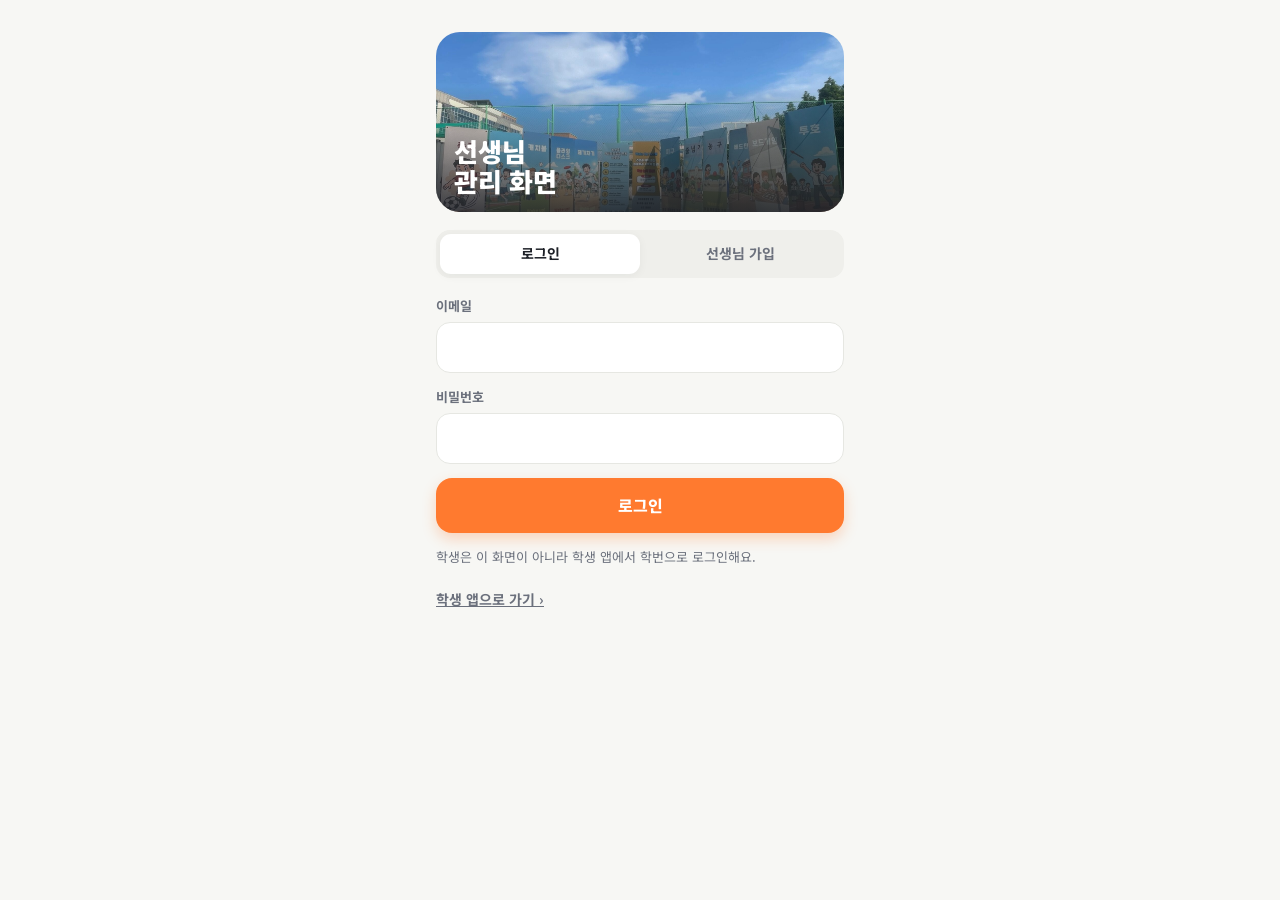
==== admin.html @ 5ea0a423 "1단계 디자인: 밝은 화면, 오렌지 강조, 한국어 메뉴와 상태 표시 Co-Authored-By: Claude Opus 5.5 (1M context) <noreply@anthropi" ====
<!doctype html>
<html lang="ko"><head><meta charset="utf-8">
<meta name="viewport" content="width=device-width,initial-scale=1,viewport-fit=cover">
<meta name="theme-color" content="#f7f7f4">
<meta name="robots" content="noindex">
<link rel="icon" href="icons/icon-192.png">
<meta name="description" content="농소스포츠스쿨 출석·명단·미션 관리 (선생님 전용)">
<meta property="og:type" content="website">
<meta property="og:site_name" content="농소스포츠스쿨">
<meta property="og:title" content="농소스포츠스쿨 선생님 화면">
<meta property="og:description" content="농소스포츠스쿨 출석·명단·미션 관리 (선생님 전용)">
<meta property="og:image" content="https://nongso-sports.bangssam.kr/img/og.jpg">
<meta property="og:image:width" content="1200">
<meta property="og:image:height" content="630">
<meta name="twitter:card" content="summary_large_image">
<title>농소스포츠스쿨 선생님</title>
<link rel="preconnect" href="https://fonts.googleapis.com">
<link rel="stylesheet" href="https://fonts.googleapis.com/css2?family=Outfit:wght@500;600;700;800&family=Noto+Sans+KR:wght@400;500;700;900&display=swap">
<link rel="stylesheet" href="css/app.css?v=2">
<script src="vendor/supabase.js"></script>
<script src="vendor/qrcode.js"></script>
<script type="module" src="js/admin.js?v=2"></script>
</head><body>
<main id="app"><div class="phone"><div class="card muted" style="margin-top:40px">불러오는 중이에요…</div></div></main>
<div id="toast" role="status" aria-live="polite"></div>
</body></html>
---- css/app.css ----
/* Layout: phone-width student app on a light ivory ground with white rounded cards; teacher view is sidebar + wide console in the same light look.
   One primary color (orange). Mint, sky, yellow, coral and lavender appear only on icons, numbers, progress bars and badges. */
:root{
  --ink:#f7f7f4; --panel:#ffffff; --panel2:#f1f1ed; --line:#e6e7e2;
  --fg:#1d2027; --muted:#6b707c; --dim:#a3a8b2;
  --court:#ff7a2f; --court-soft:#fff1e8; --court-deep:#e8601a;
  --data:#20b88a; --data-soft:#e6f7f1; --sky:#3d9bf0; --sky-soft:#e9f3fe; --yellow:#ffc232; --yellow-soft:#fff7e0; --coral:#ff6b6b; --lav:#8c7cf0; --lav-soft:#f0edff;
  --gold:#e3a400; --silver:#8b95a3; --bronze:#c27a45; --good:#16a36a; --warn:#c77c00; --bad:#e5484d;
  --display:"Outfit","Noto Sans KR",system-ui,sans-serif;
  --body:"Noto Sans KR","Apple SD Gothic Neo","Malgun Gothic",system-ui,sans-serif;
  --shadow:0 2px 10px rgba(29,32,39,.05);
  color-scheme:light;
}
*{box-sizing:border-box}
html,body{height:100%}
body{background:var(--ink);color:var(--fg);font:15px/1.55 var(--body);margin:0}
button{font:inherit;color:inherit;cursor:pointer}
button:focus-visible,input:focus-visible,select:focus-visible,a:focus-visible{outline:2px solid var(--court);outline-offset:2px}
.num{font-family:var(--display);font-variant-numeric:tabular-nums;letter-spacing:.01em}
.eyebrow{font:700 12.5px/1.2 var(--body);letter-spacing:.02em;color:var(--muted)}
h1,h2,h3{text-wrap:balance;margin:0}
.demo-bar{position:sticky;top:env(safe-area-inset-top,0px);z-index:40;background:var(--court);color:#fff;font-size:12.5px;font-weight:700;text-align:center;padding:5px 16px}
.demo-bar span{font-weight:500}

/* ---------- splash ---------- */
.splash{position:fixed;inset:0;z-index:60;color:#fff;background:#1d2027 center/cover no-repeat;display:flex;flex-direction:column;justify-content:flex-end;padding:32px 24px calc(40px + env(safe-area-inset-bottom,0px));cursor:pointer}
.splash::before{content:"";position:absolute;inset:0;background:linear-gradient(180deg,rgba(13,20,48,.15) 0%,rgba(13,20,48,.55) 50%,rgba(13,20,48,.96) 100%)}
.splash>*{position:relative}
.sp-tag{font:700 13px/1 var(--display);letter-spacing:.2em;color:var(--court)}
.sp-name{font:800 clamp(44px,12vw,84px)/.92 var(--display);letter-spacing:.01em;margin:10px 0 6px}
.sp-ko{font-size:17px;font-weight:700}
.sp-loop{display:flex;gap:10px;margin-top:22px;font:700 14px/1 var(--display);letter-spacing:.16em;color:rgba(255,255,255,.6)}
.sp-loop b{color:#fff}
.sp-bar{height:3px;background:rgba(255,255,255,.18);margin-top:22px;border-radius:2px;overflow:hidden;max-width:420px}
.sp-bar i{display:block;height:100%;width:0;background:var(--court);animation:load 2.2s linear forwards}
@keyframes load{to{width:100%}}

/* ---------- student shell ---------- */
.phone{max-width:480px;margin:0 auto;min-height:100%;padding:0 16px calc(96px + env(safe-area-inset-bottom,0px));}
.topline{display:flex;justify-content:space-between;align-items:center;padding-block:16px 8px}
.brand{font:900 18px/1 var(--body);letter-spacing:-.01em}
.brand em{font-style:normal;color:var(--court)}
.who{font-size:13px;color:var(--muted)}
.tabs{position:fixed;left:0;right:0;bottom:0;z-index:30;padding:0 12px calc(10px + env(safe-area-inset-bottom,0px));pointer-events:none}
.tabs nav{max-width:456px;margin:0 auto;display:grid;grid-template-columns:repeat(5,1fr);gap:2px;background:var(--panel);border-radius:24px;box-shadow:0 6px 24px rgba(29,32,39,.12);padding:8px;pointer-events:auto}
.tabs button{background:none;border:0;border-radius:16px;display:flex;flex-direction:column;align-items:center;gap:4px;padding:7px 0;font:700 11.5px/1 var(--body);color:var(--dim)}
.tabs button svg{width:22px;height:22px}
.tabs button.on{color:var(--court-deep);background:var(--court-soft)}
.tabs .check-dot{position:relative}
.tabs .live::after{content:"";position:absolute;top:-1px;right:-4px;width:8px;height:8px;border-radius:50%;background:var(--good);box-shadow:0 0 0 3px var(--ink)}

.stack{display:flex;flex-direction:column;gap:14px}
.card{background:var(--panel);border:0;border-radius:20px;padding:18px;box-shadow:var(--shadow)}
button.card{border:0;color:inherit}
.row{display:flex;gap:12px;align-items:center}
.between{justify-content:space-between}
.muted{color:var(--muted)}
.small{font-size:13px}
.chip{display:inline-flex;align-items:center;gap:6px;font:700 12px/1 var(--body);padding:6px 10px;border-radius:999px;background:var(--panel2);color:var(--muted);border:1px solid transparent}
.chip.ph{color:var(--warn);border-color:rgba(251,191,36,.35)}
.btn{display:inline-flex;align-items:center;justify-content:center;gap:8px;border:0;border-radius:16px;padding:15px 18px;font-weight:800;font-size:16px;background:var(--court);color:#fff;width:100%;box-shadow:0 6px 14px rgba(255,122,47,.28)}
.btn:active{transform:translateY(1px)}
.btn.ghost{background:var(--court-soft);color:var(--court-deep);box-shadow:none}
.btn.teal{background:var(--data);color:#fff;box-shadow:0 6px 14px rgba(32,184,138,.25)}
.btn.sm{padding:9px 13px;font-size:13px;width:auto;border-radius:11px;box-shadow:none}
.back{background:none;border:0;padding:4px 0;color:var(--muted);font-weight:700;font-size:14px;display:inline-flex;gap:6px;align-items:center}
.pagehead{display:flex;flex-direction:column;gap:6px;padding-block:6px 4px}
.pagehead h2{font:900 24px/1.25 var(--body);letter-spacing:-.01em}

/* hero level */
.hero{position:relative;overflow:hidden;border-radius:24px;padding:18px;background:var(--panel);box-shadow:var(--shadow)}
.hero::after{content:"";position:absolute;right:-30px;top:-30px;width:140px;height:140px;border-radius:50%;background:radial-gradient(circle,var(--court-soft) 0 60%,transparent 61%)}
.lv{display:flex;align-items:flex-end;gap:14px;position:relative;z-index:1}
.lv-num{font:800 52px/.85 var(--display)}
.lv-num small{font-size:18px;color:var(--court);margin-right:3px}
.tier{font:800 12px/1 var(--display);letter-spacing:.14em;padding:6px 10px;border-radius:8px;background:linear-gradient(135deg,#8b95a3,#c7ced8);color:#fff}
.bar{height:10px;border-radius:999px;background:#f0f0ec;overflow:hidden}
.bar i{display:block;height:100%;border-radius:999px;background:var(--court);transition:width .8s ease}
.bar.teal i{background:var(--data)}
.stat3{display:grid;grid-template-columns:repeat(3,1fr);gap:10px;position:relative;z-index:1}
.stat3 div{background:var(--ink);border-radius:14px;padding:10px 12px}
.stat3 b{display:block;font:700 24px/1.1 var(--display)}
.stat3 span{font-size:12px;color:var(--muted)}

.sess{display:flex;align-items:center;gap:12px;padding:14px;border-radius:18px;background:var(--panel);border:1.5px solid transparent;box-shadow:var(--shadow);width:100%;text-align:left;color:inherit}
.sess .tm{font:800 22px/1 var(--display);width:58px;flex:none;text-align:center;color:var(--court-deep);background:var(--court-soft);border-radius:14px;padding:10px 0}
.sess .tm small{display:block;font-size:11px;color:var(--muted);letter-spacing:.1em;margin-top:4px}
.sess .meta{flex:1;min-width:0}
.sess .meta b{display:block}
.open{font:700 12px/1 var(--body);color:var(--good)}

/* check */
.scanner{position:relative;aspect-ratio:1/1;max-width:100%;border-radius:18px;background:#1d2027;border:0;display:grid;place-items:center;overflow:hidden}
.scanner .frame{width:62%;aspect-ratio:1/1;position:relative}
.scanner .frame i{position:absolute;width:34px;height:34px;border:4px solid var(--court)}
.scanner .frame i:nth-child(1){left:0;top:0;border-right:0;border-bottom:0;border-radius:10px 0 0 0}
.scanner .frame i:nth-child(2){right:0;top:0;border-left:0;border-bottom:0;border-radius:0 10px 0 0}
.scanner .frame i:nth-child(3){left:0;bottom:0;border-right:0;border-top:0;border-radius:0 0 0 10px}
.scanner .frame i:nth-child(4){right:0;bottom:0;border-left:0;border-top:0;border-radius:0 0 10px 0}
.scanner .laser{position:absolute;left:19%;right:19%;height:2px;background:var(--court);box-shadow:0 0 12px var(--court);animation:laser 2.4s ease-in-out infinite}
@keyframes laser{0%,100%{top:22%}50%{top:76%}}
.scanner .cap{position:absolute;bottom:14px;left:0;right:0;text-align:center;font-size:13px;color:rgba(255,255,255,.8)}
.ring{position:relative;width:220px;height:220px;margin:6px auto}
.ring svg{width:100%;height:100%;transform:rotate(-90deg)}
.ring .in{position:absolute;inset:0;display:flex;flex-direction:column;align-items:center;justify-content:center}
.ring .in b{font:800 48px/1 var(--display)}
.state{display:inline-flex;align-items:center;gap:6px;font:700 12px/1 var(--body);padding:6px 10px;border-radius:999px;white-space:nowrap}
.st-WAITING{background:var(--panel2);color:var(--muted)}
.st-ACTIVE{background:var(--sky-soft);color:#1f7ad1}
.st-COMPLETED{background:var(--data-soft);color:#11875f}
.st-FAILED{background:#fdeceb;color:#c4383c}
.st-MANUAL{background:var(--yellow-soft);color:#a86a00}
.msg{border-radius:16px;padding:12px 14px;font-weight:600;font-size:14px}
.msg.bad{background:#fdeceb;color:#b4262b}
.msg.ok{background:var(--data-soft);color:#0e7653}
.msg.info{background:var(--sky-soft);color:#1d5f9e}
.cheat{display:grid;grid-template-columns:1fr 1fr;gap:8px}
.cheat button{background:var(--panel2);border:1px dashed var(--line);border-radius:10px;padding:10px;font-size:13px;text-align:left;color:var(--muted)}
.xpburst{text-align:center;padding-block:14px}
.xpburst b{display:block;font:800 72px/1 var(--display);color:var(--court);animation:pop .6s ease}
@keyframes pop{0%{transform:scale(.4);opacity:0}70%{transform:scale(1.12)}100%{transform:scale(1);opacity:1}}

/* sports id */
.idcard{position:relative;border-radius:24px;padding:18px;overflow:hidden;background:var(--panel);box-shadow:0 0 0 3px #d9dde3,var(--shadow)}
.idcard::before{content:"";position:absolute;right:-40px;bottom:-40px;width:160px;height:160px;border-radius:50%;border:18px solid var(--court-soft)}
.idcard>*{position:relative}
.idno{font:700 13px/1 var(--display);letter-spacing:.14em;color:var(--court-deep)}
.idname{font:900 26px/1.1 var(--body);margin-top:10px}
.idgrid{display:grid;grid-template-columns:repeat(4,1fr);gap:8px;margin-top:16px}
.idgrid div{border-top:1px solid var(--line);padding-top:8px}
.idgrid b{display:block;font:800 22px/1 var(--display)}
.idgrid span{font-size:11px;color:var(--muted)}
.badges{display:flex;gap:8px;margin-top:14px;flex-wrap:wrap}
.badge{display:flex;align-items:center;gap:6px;font-size:12px;font-weight:700;padding:6px 10px;border-radius:999px;background:var(--panel2)}
.badge i{width:10px;height:10px;border-radius:2px;transform:rotate(45deg);background:var(--court)}

/* ranking */
.seg{display:grid;grid-template-columns:1fr 1fr;background:#efefeb;border-radius:14px;padding:4px}
.seg button{border:0;background:none;padding:9px;border-radius:11px;font-weight:700;font-size:14px;color:var(--muted)}
.seg button.on{background:var(--panel);color:var(--fg);box-shadow:var(--shadow)}
.rk{display:grid;grid-template-columns:34px 1fr auto;gap:10px;align-items:center;padding:12px 14px;border-radius:16px;background:var(--panel);box-shadow:var(--shadow)}
.rk.me{background:var(--court-soft);outline:1.5px solid var(--court)}
.rk .pos{font:800 20px/1 var(--display);text-align:center;color:var(--muted)}
.rk .pos.p1{color:var(--gold)}.rk .pos.p2{color:var(--silver)}.rk .pos.p3{color:var(--bronze)}
.rk .sc{font:800 22px/1 var(--display);text-align:right}
.rk .sc small{display:block;font-size:10px;color:var(--muted);letter-spacing:.12em}
.mini{display:flex;gap:10px;margin-top:6px;font-size:11.5px;color:var(--muted);flex-wrap:wrap}
.mini b{color:var(--fg);font-family:var(--display);font-size:13px}

/* more */
.menu{display:flex;flex-direction:column;border-radius:20px;overflow:hidden;background:var(--panel);box-shadow:var(--shadow)}
.menu button{display:flex;align-items:center;gap:12px;background:var(--panel);border:0;border-bottom:1px solid var(--line);padding:16px 18px;text-align:left}
.menu button:last-child{border-bottom:0}
.menu .k{font:800 15px/1.3 var(--body);width:112px}
.menu .d{flex:1;color:var(--muted);font-size:13px}
.tbl{width:100%;border-collapse:collapse;font-size:14px}
.tbl th{font:700 12px/1.2 var(--body);color:var(--muted);text-align:left;padding:10px 8px;border-bottom:1px solid var(--line);white-space:nowrap}
.tbl td{padding:10px 8px;border-bottom:1px solid var(--line);vertical-align:middle}
.tbl td.r,.tbl th.r{text-align:right}
.scroll{overflow-x:auto}
.grow{color:var(--good);font-weight:700;font-size:12.5px}
.grow.down{color:var(--bad)}
.trophies{display:grid;grid-template-columns:repeat(3,1fr);gap:10px}
.trophy{background:var(--panel);box-shadow:var(--shadow);border-radius:16px;padding:14px 10px;text-align:center}
.trophy svg{width:40px;height:40px}
.trophy b{display:block;font-size:13px;margin-top:6px}
.trophy span{font-size:11px;color:var(--muted)}
.trophy.lock{opacity:.4}

/* login */
.login{max-width:440px;margin:0 auto;padding:32px 16px 40px;display:flex;flex-direction:column;gap:18px}
.field{display:flex;flex-direction:column;gap:6px}
.field label{font-size:13px;font-weight:700;color:var(--muted)}
.field input,.field select{background:var(--panel);border:1.5px solid var(--line);border-radius:14px;padding:13px 14px;color:var(--fg);font:inherit;width:100%}
.loginphoto{height:180px;border-radius:24px;color:#fff;background:center/cover no-repeat;position:relative;overflow:hidden}
.loginphoto::after{content:"";position:absolute;inset:0;background:linear-gradient(180deg,transparent 30%,rgba(29,32,39,.85))}
.loginphoto div{position:absolute;left:18px;bottom:16px;z-index:1;font:900 26px/1.15 var(--body)}

/* toast */
#toast{position:fixed;left:50%;bottom:calc(100px + env(safe-area-inset-bottom,0px));transform:translateX(-50%);z-index:70;background:var(--fg);color:#fff;font-weight:700;font-size:14px;padding:10px 16px;border-radius:999px;opacity:0;transition:opacity .25s;pointer-events:none;max-width:calc(100% - 32px);text-align:center}
#toast.on{opacity:1}

/* ---------- admin ---------- */
.admin{display:grid;grid-template-columns:232px 1fr;min-height:100%}
.side{background:var(--panel);border-right:1px solid var(--line);padding:20px 12px;display:flex;flex-direction:column;gap:4px;position:sticky;top:0;height:100vh;overflow:auto}
.side .brand{padding:0 10px 14px}
.side .grp{font:700 12px/1.2 var(--body);color:var(--dim);padding:14px 10px 6px}
.side button{display:flex;justify-content:space-between;align-items:center;background:none;border:0;border-radius:12px;padding:10px 12px;text-align:left;font-weight:600;color:var(--muted);font-size:14px}
.side button.on{background:var(--court-soft);color:var(--court-deep);font-weight:800}
.side button small{font:700 11px/1 var(--body);color:#fff;background:var(--court);padding:3px 6px;border-radius:999px}
.main{padding:24px 28px 48px;min-width:0}
.ahead{display:flex;justify-content:space-between;align-items:flex-end;gap:12px;flex-wrap:wrap;margin-bottom:18px}
.ahead h1{font:900 28px/1.2 var(--body);letter-spacing:-.01em}
.kpis{display:grid;grid-template-columns:repeat(4,minmax(0,1fr));gap:12px}
.kpi{background:var(--panel);box-shadow:var(--shadow);border-radius:18px;padding:16px}
.kpi b{display:block;font:800 34px/1.05 var(--display)}
.kpi span{font-size:12.5px;color:var(--muted)}
.grid2{display:grid;grid-template-columns:minmax(0,1.3fr) minmax(0,1fr);gap:14px;margin-top:14px}
.hbar{display:grid;grid-template-columns:64px 1fr 48px;gap:10px;align-items:center;font-size:13px;padding:6px 0}
.hbar .bar{height:12px}
.livehead{display:flex;gap:8px;flex-wrap:wrap;margin-bottom:12px}
.count{display:flex;align-items:center;gap:8px;background:var(--panel);box-shadow:var(--shadow);border-radius:14px;padding:8px 12px;font-size:13px}
.count b{font:800 22px/1 var(--display)}
.alert{display:flex;gap:10px;align-items:flex-start;padding:10px 12px;border-radius:14px;background:#fdeceb;font-size:13px;margin-bottom:8px}
.alert b{color:#b4262b}
.qrstage{display:grid;grid-template-columns:minmax(0,1fr) minmax(0,300px);gap:18px}
.qrbig{border-radius:24px;padding:28px;background:var(--panel);display:flex;flex-direction:column;align-items:center;gap:16px;border:3px solid}
.qrbig.in{border-color:var(--good);background:#f2fbf7}
.qrbig.out{border-color:var(--court);background:#fff8f3}
.qrbig .mode{font:900 48px/1 var(--body);letter-spacing:-.01em}
.qrbox{background:#fff;padding:16px;border-radius:14px;width:min(320px,100%);aspect-ratio:1/1;display:grid;place-items:center}
.qrbox canvas,.qrbox img{width:100%!important;height:auto!important;image-rendering:pixelated}
.qrtimer{width:min(320px,100%)}
.toggle{display:grid;grid-template-columns:1fr 1fr;gap:8px}
.toggle button{border:1.5px solid var(--line);background:var(--panel);border-radius:14px;padding:12px;font-weight:800}
.toggle button.on.in{background:var(--good);color:#fff;border-color:var(--good)}
.toggle button.on.out{background:var(--court);color:#fff;border-color:var(--court)}
.popsgrid input{width:76px;background:var(--panel2);border:1px solid var(--line);border-radius:6px;padding:6px 8px;color:var(--fg);font:600 14px var(--display);text-align:right}
.ph-note{display:inline-flex;gap:8px;align-items:center;font-size:12.5px;color:var(--warn)}

/* podium */
.podium{display:grid;grid-template-columns:1fr 1.15fr 1fr;gap:14px;align-items:end}
.prize{position:relative;border-radius:22px;padding:16px;background:var(--panel);border:2px solid var(--line);display:flex;flex-direction:column;align-items:center;text-align:center;gap:6px;min-width:0}
.prize.p1{order:2;border-color:var(--gold);background:linear-gradient(180deg,var(--yellow-soft),var(--panel) 70%);padding-block:22px}
.prize.p2{order:1;border-color:#d3d8e0}
.prize.p3{order:3;border-color:#ecc8ad}
.rankno{font:800 15px/1 var(--display);letter-spacing:.18em}
.p1 .rankno{color:var(--gold)}.p2 .rankno{color:var(--silver)}.p3 .rankno{color:var(--bronze)}
.prize svg.art{width:100%;max-width:190px;height:auto}
.prize .what{font:900 22px/1.15 var(--body)}
.p1 .what{font-size:28px}
.holder{display:flex;align-items:baseline;gap:8px;justify-content:center;flex-wrap:wrap}
.holder b{font:800 30px/1 var(--display)}
.p1 .holder b{font-size:40px}
.holder span{color:var(--muted);font-size:13px}

/* race */
.track{background:var(--panel);box-shadow:var(--shadow);border-radius:22px;padding:16px 16px 10px;overflow-x:auto}
.track-inner{min-width:560px}
.scale{display:grid;grid-template-columns:92px 1fr 120px;gap:12px;font:600 12px/1 var(--display);letter-spacing:.1em;color:var(--dim);padding-bottom:8px}
.scale .ticks{position:relative;height:14px}
.scale .ticks span{position:absolute;transform:translateX(-50%)}
.lane{display:grid;grid-template-columns:92px 1fr 120px;gap:12px;align-items:center;padding-block:7px;border-top:1px solid var(--line)}
.lane .cls{font:800 22px/1 var(--display)}
.lane .cls small{display:block;font:500 12px/1.3 var(--body);color:var(--muted);margin-top:3px}
.road{position:relative;height:34px;border-radius:17px;background:
  repeating-linear-gradient(90deg,transparent 0 calc(10% - 1px),rgba(29,32,39,.06) calc(10% - 1px) 10%),var(--panel2);border:0}
.road .fill{position:absolute;left:0;top:0;bottom:0;border-radius:17px;background:linear-gradient(90deg,rgba(32,184,138,.12),rgba(32,184,138,.4));transition:width 1.2s cubic-bezier(.2,.8,.2,1)}
.road .runner{position:absolute;top:50%;transform:translate(-50%,-50%);width:40px;height:40px;border-radius:50%;display:grid;place-items:center;font:800 16px/1 var(--display);background:var(--data);color:#fff;box-shadow:0 0 0 3px var(--panel);transition:left 1.2s cubic-bezier(.2,.8,.2,1)}
.road .flag{position:absolute;right:6px;top:50%;transform:translateY(-50%);width:22px;height:22px;opacity:.7}
.lane.r1 .runner{background:var(--yellow);color:#4a3300}
.lane.r2 .runner{background:#b9c0ca;color:#1d2027}
.lane.r3 .runner{background:#e3a072;color:#3b1d08}
.lane.r1 .fill{background:linear-gradient(90deg,rgba(255,194,50,.15),rgba(255,194,50,.5))}
.lane.r2 .fill{background:linear-gradient(90deg,rgba(139,149,163,.1),rgba(139,149,163,.35))}
.lane.r3 .fill{background:linear-gradient(90deg,rgba(194,122,69,.1),rgba(194,122,69,.38))}
.lane .res{text-align:right}
.lane .res b{font:800 26px/1 var(--display)}
.lane .res small{display:block;font-size:12px;color:var(--muted);margin-top:2px}
.tag{display:inline-block;font:800 11px/1 var(--display);letter-spacing:.12em;padding:4px 6px;border-radius:5px;margin-left:6px;vertical-align:middle}
.r1 .tag{background:var(--yellow);color:#4a3300}.r2 .tag{background:#b9c0ca;color:#1d2027}.r3 .tag{background:#e3a072;color:#3b1d08}

.chase{display:grid;grid-template-columns:repeat(auto-fit,minmax(240px,1fr));gap:12px}
.chase div{background:var(--panel);box-shadow:var(--shadow);border-radius:18px;padding:14px}
.chase b{font:800 26px/1 var(--display);color:var(--court)}
.compact .podium{grid-template-columns:1fr;}
.compact .prize.p1,.compact .prize.p2,.compact .prize.p3{order:initial}
.compact .prize{flex-direction:row;text-align:left;gap:12px}
.compact .prize svg.art{width:96px;flex:none}
.compact .prize .txt{display:flex;flex-direction:column;gap:4px;min-width:0}
.compact .holder{justify-content:flex-start}
.compact .track{padding:12px 12px 6px}
.compact .track-inner{min-width:0}
.compact .scale,.compact .lane{grid-template-columns:44px 1fr 58px;gap:8px}
.compact .scale .ticks span:nth-child(2n){display:none}
.compact .lane .cls{font-size:18px}
.compact .lane .res b{font-size:20px}
.compact .lane .res small,.compact .tag{display:none}
.compact .road .runner{width:32px;height:32px;font-size:14px}
.compact .prize .what{font-size:18px}.compact .p1 .what{font-size:20px}
.compact .holder b,.compact .p1 .holder b{font-size:28px}
.gtabs{display:flex;gap:6px;background:#efefeb;border-radius:14px;padding:4px}
.gtabs button{border:0;background:none;border-radius:11px;padding:10px 16px;font:800 16px/1 var(--body);color:var(--muted)}
.gtabs button.on{background:var(--court);color:#fff}
.lane.mine{background:var(--court-soft);border-radius:12px}
.racewrap{display:flex;flex-direction:column;gap:14px}
.papstbl td.hit{background:var(--court-soft);color:var(--fg);font-weight:800;border-radius:6px;box-shadow:inset 0 0 0 1.5px var(--court)}
.papstbl td,.papstbl th{white-space:nowrap}
@media (max-width:640px){
.racewrap .podium{grid-template-columns:1fr;}
.racewrap .prize.p1,.racewrap .prize.p2,.racewrap .prize.p3{order:initial}
.racewrap .prize{flex-direction:row;text-align:left;gap:12px}
.racewrap .prize svg.art{width:96px;flex:none}
.racewrap .prize .txt{display:flex;flex-direction:column;gap:4px;min-width:0}
.racewrap .holder{justify-content:flex-start}
.racewrap .track{padding:12px 12px 6px}
.racewrap .track-inner{min-width:0}
.racewrap .scale,.racewrap .lane{grid-template-columns:44px 1fr 58px;gap:8px}
.racewrap .scale .ticks span:nth-child(2n){display:none}
.racewrap .lane .cls{font-size:18px}
.racewrap .lane .res b{font-size:20px}
.racewrap .lane .res small,.racewrap .tag{display:none}
.racewrap .road .runner{width:32px;height:32px;font-size:14px}
.racewrap .prize .what{font-size:18px}.racewrap .p1 .what{font-size:20px}
.racewrap .holder b,.racewrap .p1 .holder b{font-size:28px}
}
.phone.wide{max-width:1180px}


@media (max-width:860px){
  .admin{grid-template-columns:1fr}
  .side{position:sticky;top:env(safe-area-inset-top,0px);z-index:20;height:auto;flex-direction:row;overflow-x:auto;padding:10px 12px;gap:4px;border-right:0;border-bottom:1px solid var(--line)}
  .side .brand,.side .grp{display:none}
  .side button{white-space:nowrap;flex:none}
  .main{padding:18px 16px 40px}
  .kpis{grid-template-columns:repeat(2,minmax(0,1fr))}
  .grid2,.qrstage{grid-template-columns:1fr}
}
@media (prefers-reduced-motion:reduce){*{animation:none!important;transition:none!important}}

/* ---------- mission ---------- */
.stage{position:relative;aspect-ratio:3/4;max-height:62vh;width:100%;background:#1d2027;border:0;border-radius:20px;overflow:hidden}
.stage video,.stage canvas{position:absolute;inset:0;width:100%;height:100%;object-fit:contain}
.stage .mirror{transform:scaleX(-1)}
.stage [hidden]{display:none!important}
.stage .ph{position:absolute;inset:0;display:flex;align-items:center;justify-content:center;text-align:center;padding:24px;color:rgba(255,255,255,.75);font-size:14px}
.stage .hud{position:absolute;top:12px;left:14px;display:flex;align-items:baseline;gap:6px;text-shadow:0 2px 8px rgba(0,0,0,.6)}
.stage .hud b{font:800 64px/1 var(--display);color:var(--court)}
.stage .hud small{font:700 18px/1 var(--display);color:#fff}
.stage .cue{position:absolute;left:12px;right:12px;bottom:12px;border-radius:10px;padding:10px 12px;font-weight:700;font-size:14px;text-align:center;background:rgba(29,32,39,.82)}
.stage .cue.good{color:#5ee0a8} .stage .cue.fix{color:#ffa36b}
.mform{display:grid;grid-template-columns:1.7fr .9fr 1.3fr 1.3fr .7fr 1.1fr;gap:10px;margin-top:12px}
@media(max-width:900px){.mform{grid-template-columns:1fr 1fr}}
.bell{display:inline-flex;align-items:center;gap:2px;position:relative;vertical-align:middle}
.bell svg{width:24px;height:24px;transform-origin:50% 8%;animation:ring 2.4s ease-in-out infinite;filter:drop-shadow(0 0 4px rgba(255,194,50,.5))}
.bell b{position:absolute;top:-6px;right:-9px;min-width:17px;height:17px;padding:0 4px;border-radius:9px;background:var(--bad);color:#fff;font-size:11px;line-height:17px;text-align:center;box-shadow:0 0 0 2px var(--ink)}
@keyframes ring{0%,55%,100%{transform:rotate(0)}5%{transform:rotate(18deg)}12%{transform:rotate(-16deg)}19%{transform:rotate(12deg)}26%{transform:rotate(-8deg)}33%{transform:rotate(4deg)}40%{transform:rotate(0)}}
.tabs .tbadge{position:absolute;top:-5px;right:-11px;min-width:16px;height:16px;padding:0 4px;border-radius:8px;background:var(--bad);color:#fff;font:700 10px/16px var(--display);font-style:normal;text-align:center;box-shadow:0 0 0 2px var(--ink)}
@media(prefers-reduced-motion:reduce){.bell svg{animation:none}}
.btn:disabled{opacity:.45;cursor:default}

/* 실제 QR 카메라 */
.scanner.live{background:#000}
.scanner.live video{position:absolute;inset:0;width:100%;height:100%;object-fit:cover}
.scanner.live .frame,.scanner.live .laser,.scanner.live .cap{z-index:1}
.scanner.live .cap{color:#fff;text-shadow:0 1px 3px #000}

/* 선생님 화면: TV 전체화면 */
.admin.tv{grid-template-columns:1fr}
.admin.tv .side{display:none}
.admin.tv .main{padding:24px}
.admin.tv .qrstage{grid-template-columns:minmax(0,1fr) minmax(0,320px);align-items:center}
.admin.tv .qrbox{width:min(70vh,100%)}
.admin.tv .qrtimer{width:min(70vh,100%)}
.ptbl input:not([type=checkbox]){background:var(--panel);border:1px solid var(--line);border-radius:8px;padding:8px 10px;color:var(--fg);font:inherit;width:100%}
.main select{color:var(--fg)}
textarea:focus-visible{outline:2px solid var(--court);outline-offset:2px}
.pin{background:var(--panel);border:1.5px solid var(--line);color:var(--fg);border-radius:8px;padding:6px 8px;font:600 14px var(--display)}
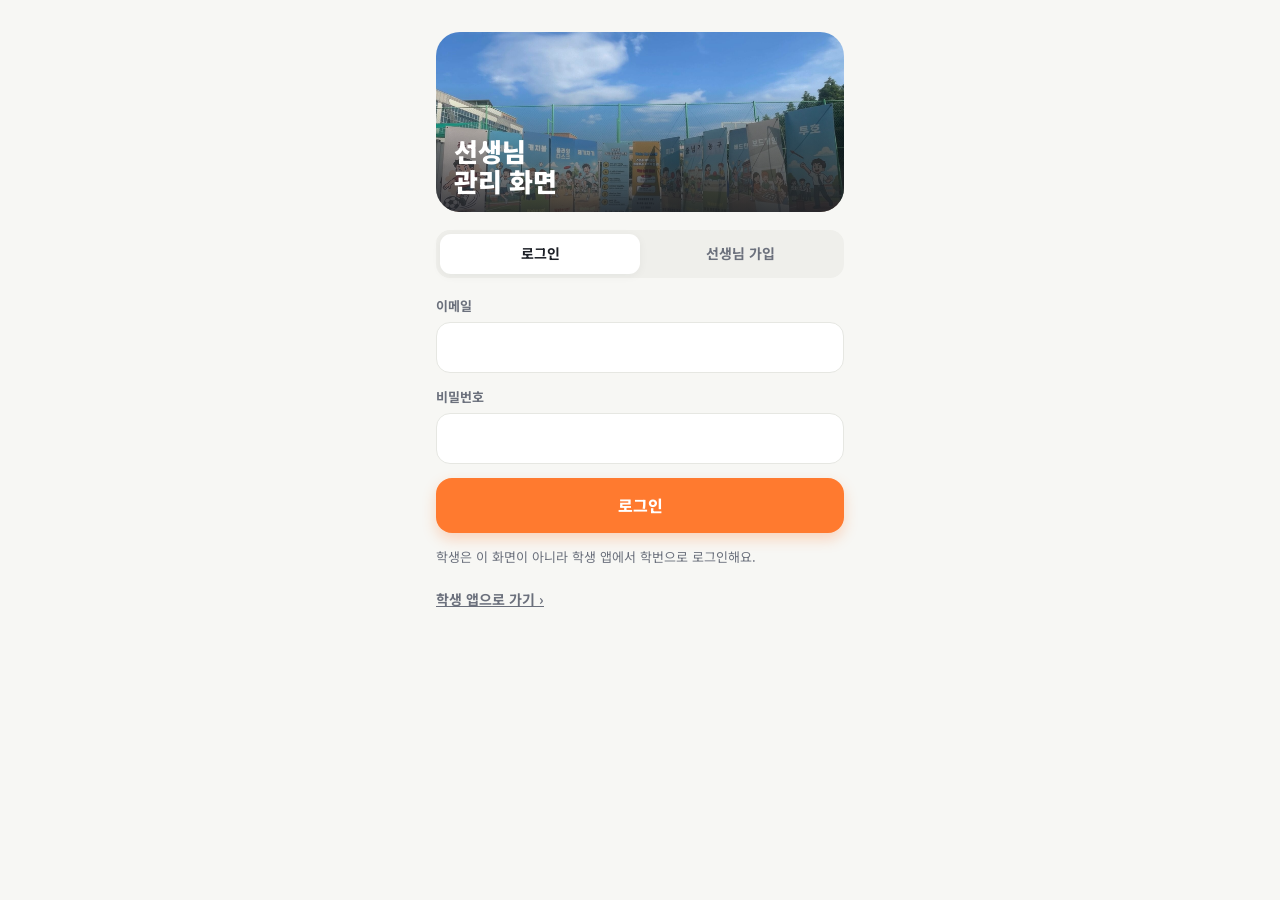
==== commit ce471d64: "다크 모드 브라우저에서도 밝은 화면 유지, 삼성 인터넷 설치 안내 추가 Co-Authored-By: Claude Opus 5.5 (1M context) <noreply@anthro" ====
--- a/admin.html
+++ b/admin.html
@@ -2,6 +2,7 @@
 <html lang="ko"><head><meta charset="utf-8">
 <meta name="viewport" content="width=device-width,initial-scale=1,viewport-fit=cover">
 <meta name="theme-color" content="#f7f7f4">
+<meta name="color-scheme" content="only light">
 <meta name="robots" content="noindex">
 <link rel="icon" href="icons/icon-192.png">
 <meta name="description" content="농소스포츠스쿨 출석·명단·미션 관리 (선생님 전용)">
@@ -16,7 +17,7 @@
 <title>농소스포츠스쿨 선생님</title>
 <link rel="preconnect" href="https://fonts.googleapis.com">
 <link rel="stylesheet" href="https://fonts.googleapis.com/css2?family=Outfit:wght@500;600;700;800&family=Noto+Sans+KR:wght@400;500;700;900&display=swap">
-<link rel="stylesheet" href="css/app.css?v=2">
+<link rel="stylesheet" href="css/app.css?v=4">
 <script src="vendor/supabase.js"></script>
 <script src="vendor/qrcode.js"></script>
 <script type="module" src="js/admin.js?v=2"></script>
--- a/css/app.css
+++ b/css/app.css
@@ -356,3 +356,6 @@
 .main select{color:var(--fg)}
 textarea:focus-visible{outline:2px solid var(--court);outline-offset:2px}
 .pin{background:var(--panel);border:1.5px solid var(--line);color:var(--fg);border-radius:8px;padding:6px 8px;font:600 14px var(--display)}
+a.btn{text-decoration:none}
+/* 삼성 인터넷·크롬 다크 모드가 밝은 화면을 억지로 어둡게 바꾸지 않게: 다크 모드에서도 같은 밝은 색을 쓴다고 알려요 */
+@media (prefers-color-scheme: dark){:root{color-scheme:only light}html,body{background:var(--ink);color:var(--fg)}}
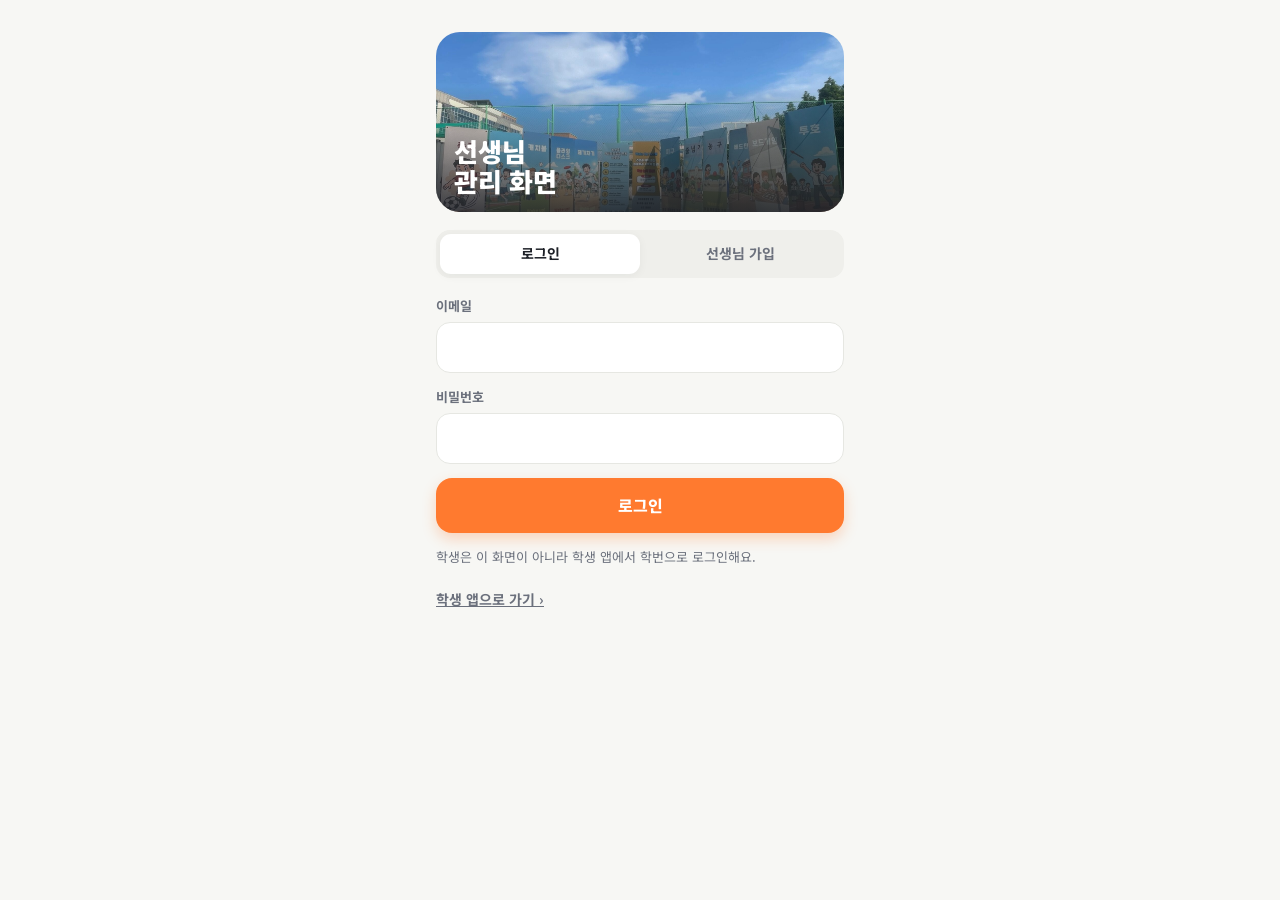
==== commit a58e97b1: "QR 출석·도전 대상 이름을 '전교생 + 선생님'으로 바꾸고 선생님 참여 안내 추가 Co-Authored-By: Claude Opus 5.5 (1M context) <noreply" ====
--- a/admin.html
+++ b/admin.html
@@ -4,7 +4,11 @@
 <meta name="theme-color" content="#f7f7f4">
 <meta name="color-scheme" content="only light">
 <meta name="robots" content="noindex">
+<link rel="manifest" href="admin.webmanifest">
 <link rel="icon" href="icons/icon-192.png">
+<link rel="apple-touch-icon" href="icons/icon-180.png">
+<meta name="apple-mobile-web-app-capable" content="yes">
+<meta name="apple-mobile-web-app-title" content="농소 관리">
 <meta name="description" content="농소스포츠스쿨 출석·명단·미션 관리 (선생님 전용)">
 <meta property="og:type" content="website">
 <meta property="og:site_name" content="농소스포츠스쿨">
@@ -17,10 +21,10 @@
 <title>농소스포츠스쿨 선생님</title>
 <link rel="preconnect" href="https://fonts.googleapis.com">
 <link rel="stylesheet" href="https://fonts.googleapis.com/css2?family=Outfit:wght@500;600;700;800&family=Noto+Sans+KR:wght@400;500;700;900&display=swap">
-<link rel="stylesheet" href="css/app.css?v=4">
+<link rel="stylesheet" href="css/app.css?v=8">
 <script src="vendor/supabase.js"></script>
 <script src="vendor/qrcode.js"></script>
-<script type="module" src="js/admin.js?v=2"></script>
+<script type="module" src="js/admin.js?v=5"></script>
 </head><body>
 <main id="app"><div class="phone"><div class="card muted" style="margin-top:40px">불러오는 중이에요…</div></div></main>
 <div id="toast" role="status" aria-live="polite"></div>
--- a/css/app.css
+++ b/css/app.css
@@ -359,3 +359,80 @@
 a.btn{text-decoration:none}
 /* 삼성 인터넷·크롬 다크 모드가 밝은 화면을 억지로 어둡게 바꾸지 않게: 다크 모드에서도 같은 밝은 색을 쓴다고 알려요 */
 @media (prefers-color-scheme: dark){:root{color-scheme:only light}html,body{background:var(--ink);color:var(--fg)}}
+
+/* 주요 기능 안내 */
+.ghero{background:var(--panel);border-radius:24px;padding:24px 20px;box-shadow:var(--shadow);text-align:center;display:flex;flex-direction:column;gap:8px;align-items:center}
+.ghero .gemo{width:56px;height:56px;border-radius:18px;background:var(--court-soft);display:grid;place-items:center;font-size:28px}
+.ghero h3{font:900 21px/1.3 var(--body)}
+.ghero .gq{margin:0;font:800 17px/1.4 var(--body);color:var(--court-deep)}
+.glist{display:flex;flex-direction:column;gap:10px}
+.gcard{display:flex;align-items:center;gap:14px;width:100%;text-align:left;background:var(--panel);border:0;border-radius:20px;padding:16px;box-shadow:var(--shadow);color:inherit}
+.gcard .gico{width:46px;height:46px;flex:none;border-radius:15px;background:var(--court-soft);display:grid;place-items:center;font-size:23px}
+.gcard.off .gico{background:var(--panel2)}
+.gcard .gtx{flex:1;min-width:0;display:flex;flex-direction:column;gap:3px}
+.gcard .gtx b{font-size:15.5px}
+.gcard .gtx span{font-size:13px;line-height:1.45;color:var(--muted)}
+.gchip{flex:none;font:700 11.5px/1 var(--body);padding:6px 9px;border-radius:999px;background:var(--panel2);color:var(--dim);white-space:nowrap}
+.gchip.on{background:var(--court-soft);color:var(--court-deep)}
+.gflow{background:var(--panel);border-radius:24px;padding:24px 16px;box-shadow:var(--shadow);text-align:center}
+.gsteps{display:flex;align-items:center;justify-content:center;gap:4px;flex-wrap:wrap}
+.gsteps span{display:flex;flex-direction:column;align-items:center;gap:4px;font-size:22px;min-width:62px}
+.gsteps b{font-size:13px;font-weight:800}
+.gsteps i{font-style:normal;color:var(--court);font-weight:900}
+.gmotto{margin:20px 0 0;padding:18px 12px;border-radius:18px;background:var(--court);color:#fff;font:900 19px/1.45 var(--body)}
+.ghome .back{flex:none}
+.gback{display:inline-flex;align-items:center;gap:6px;margin:0 0 12px;padding:9px 14px;border:0;border-radius:999px;background:var(--court-soft);color:var(--court-deep);font:700 14px var(--body,inherit);cursor:pointer}
+.gback svg{width:16px;height:16px}
+/* ---------- 자유운동 · 성장 기능 ---------- */
+.stat3.light div{background:var(--panel);box-shadow:var(--shadow)}
+.stat3 b small{font-size:13px;color:var(--muted);margin-left:2px}
+.fkinds{display:grid;grid-template-columns:1fr 1fr;gap:10px}
+.fkind{display:flex;flex-direction:column;align-items:flex-start;gap:4px;padding:16px;border:0;border-radius:20px;background:var(--panel);box-shadow:var(--shadow);color:inherit;text-align:left;cursor:pointer}
+.fkind span{font-size:30px;line-height:1}.fkind b{font-size:16px;margin-top:6px}.fkind small{font:700 12px var(--body);color:var(--court-deep)}
+.fkind:active{transform:scale(.98)}
+.fwrow{display:flex;align-items:center;gap:12px;padding:12px 14px}
+.fico{width:40px;height:40px;flex:none;border-radius:13px;background:var(--panel2);display:grid;place-items:center;font-size:21px}
+.fwbig{font:800 64px/1 var(--display);letter-spacing:-.02em;color:var(--fg);margin-top:6px}
+.fwsteps{display:flex;flex-direction:column;align-items:center;gap:2px;padding:10px 18px;border-radius:16px;background:#e8f8f2;color:#0f7a59;min-width:160px}
+.fwsteps b{font:800 30px/1.1 var(--display)}.fwsteps span{font-size:12px}
+.hold{position:relative;overflow:hidden;width:100%;border:0;border-radius:16px;background:var(--fg);color:#fff;padding:16px;font:700 16px var(--body);cursor:pointer;touch-action:none;user-select:none;-webkit-user-select:none}
+.hold i{position:absolute;inset:0;width:0;background:var(--court);transition:width .15s}
+.hold.holding i{width:100%;transition:width 1.2s linear}
+.hold span{position:relative}
+.freecard{display:flex;align-items:center;justify-content:space-between;gap:12px;background:linear-gradient(135deg,#e9f8f2,#fff)}
+.freecard>div{display:flex;flex-direction:column;gap:4px;min-width:0}.freecard b{font-size:16px}
+.pbar{height:8px;border-radius:999px;background:var(--panel2);overflow:hidden;margin-top:6px}
+.pbar.big{height:12px}
+.pbar i{display:block;height:100%;border-radius:999px;background:var(--court);transition:width .6s ease}
+.streakfire{width:52px;height:52px;flex:none;border-radius:16px;background:var(--court-soft);display:grid;place-items:center;font-size:28px}
+.glinks{display:grid;grid-template-columns:repeat(3,1fr);gap:10px}
+.glink{display:flex;flex-direction:column;align-items:flex-start;gap:3px;padding:14px 12px;border:0;border-radius:18px;background:var(--panel);box-shadow:var(--shadow);color:inherit;text-align:left;cursor:pointer;min-width:0}
+.glink span{font-size:22px;line-height:1}.glink b{font-size:14px;margin-top:6px}.glink small{font-size:11.5px;color:var(--muted);line-height:1.35}
+.bgrid{display:grid;grid-template-columns:repeat(3,1fr);gap:10px}
+.badge{display:flex;flex-direction:column;align-items:center;text-align:center;gap:4px;padding:14px 8px;border-radius:18px;background:var(--panel);box-shadow:var(--shadow)}
+.badge .bico{width:54px;height:54px;border-radius:50%;display:grid;place-items:center;font-size:26px;background:var(--panel2);filter:grayscale(1);opacity:.7}
+.badge.got .bico{background:var(--court-soft);filter:none;opacity:1;box-shadow:0 0 0 3px #fff,0 0 0 5px var(--court-soft)}
+.badge b{font-size:13px;line-height:1.3;margin-top:4px}.badge small{font-size:11.5px;color:var(--muted)}
+.badge .pbar{width:80%}
+.dex{display:grid;grid-template-columns:repeat(3,1fr);gap:10px}
+.dexc{display:flex;flex-direction:column;align-items:center;text-align:center;gap:4px;padding:14px 8px;border-radius:18px;background:var(--panel2);color:var(--dim)}
+.dexc span{font-size:30px;line-height:1.1;filter:grayscale(1);opacity:.5}
+.dexc b{font-size:14px}.dexc small{font-size:11px;line-height:1.35}
+.dexc.got{background:var(--panel);box-shadow:var(--shadow);color:var(--fg)}
+.dexc.got span{filter:none;opacity:1}.dexc.got small{color:var(--muted)}
+.cal{display:grid;grid-template-columns:repeat(7,1fr);gap:4px}
+.cw{text-align:center;font-size:12px;color:var(--muted);padding:4px 0}
+.cday{aspect-ratio:1;border:0;border-radius:12px;background:transparent;color:var(--fg);display:flex;flex-direction:column;align-items:center;justify-content:center;gap:3px;font:600 14px var(--body);cursor:pointer;padding:0}
+.cday i{display:flex;gap:2px;height:6px}.cday em,.dot{display:inline-block;width:6px;height:6px;border-radius:50%}
+.cday.has{background:var(--court-soft)}
+.cday.today span{color:var(--court-deep);font-weight:800}
+.cday.sel{outline:2px solid var(--court);outline-offset:-2px}
+.calnav{width:40px;height:40px;border-radius:12px;border:0;background:var(--panel);box-shadow:var(--shadow);font-size:22px;color:var(--fg);cursor:pointer}
+.calnav:disabled{opacity:.35}
+.rhero{display:flex;flex-direction:column;gap:6px;background:linear-gradient(135deg,var(--court-soft),#fff)}
+.rhero b{font-size:19px}
+.rcard{display:flex;align-items:center;gap:12px;padding:12px 14px;border-radius:18px;background:var(--panel);box-shadow:var(--shadow)}
+.rico{width:40px;height:40px;flex:none;border-radius:13px;background:var(--panel2);display:grid;place-items:center;font-size:20px}
+.chal.cls{background:linear-gradient(135deg,#eef4ff,#fff)}
+@media (max-width:360px){.glinks,.bgrid,.dex{grid-template-columns:repeat(2,1fr)}.fwbig{font-size:52px}}
+.fwrun [hidden]{display:none!important}
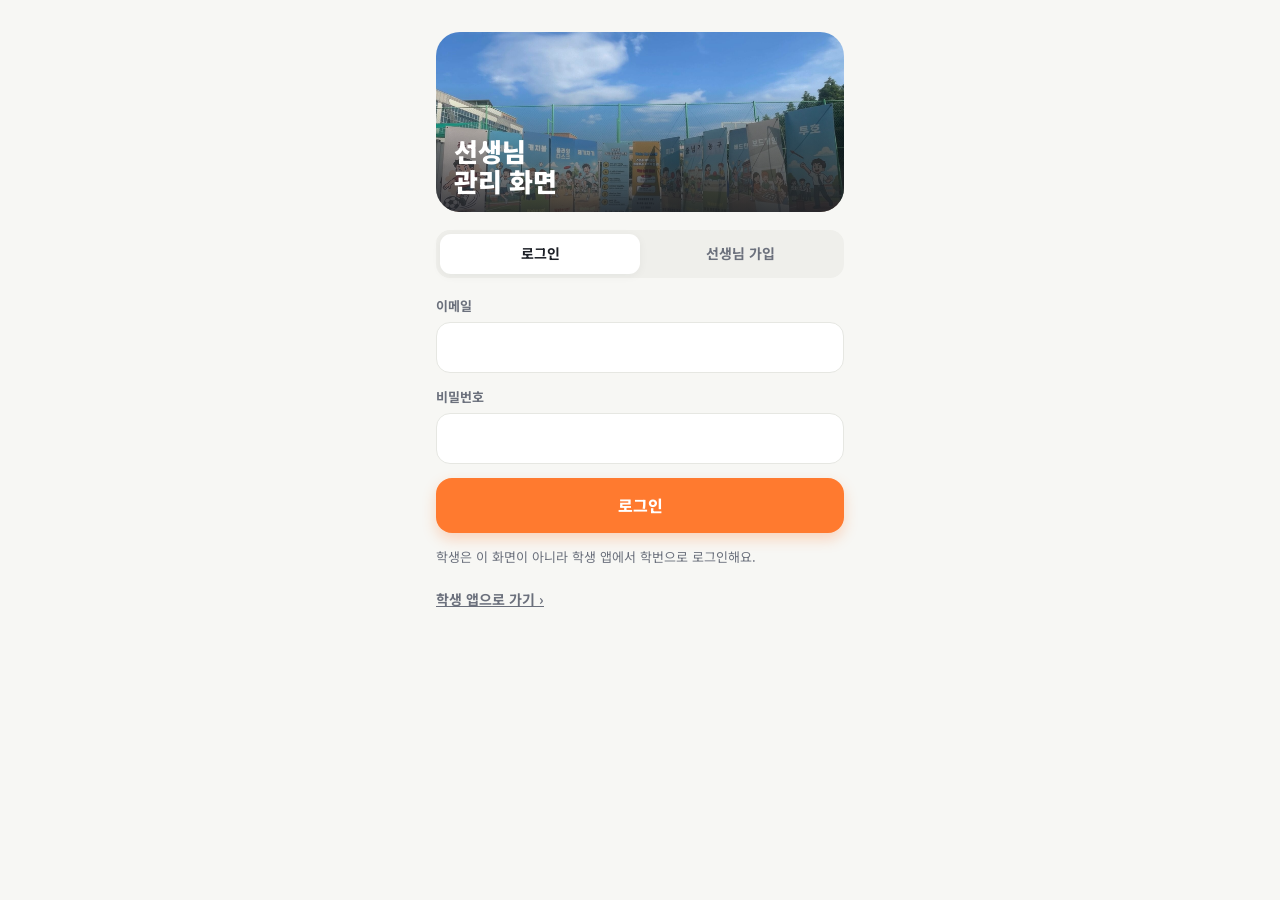
==== commit e325f421: "학급 레이스에 여러 프로그램을 함께 셀 수 있게 하기 운동 프로그램마다 '레이스에 세기'를 켤 수 있어요. 한 학생이 하루에 여러 번 해도 하루 1번으로 세요.  Co-Author" ====
--- a/admin.html
+++ b/admin.html
@@ -24,7 +24,7 @@
 <link rel="stylesheet" href="css/app.css?v=8">
 <script src="vendor/supabase.js"></script>
 <script src="vendor/qrcode.js"></script>
-<script type="module" src="js/admin.js?v=5"></script>
+<script type="module" src="js/admin.js?v=6"></script>
 </head><body>
 <main id="app"><div class="phone"><div class="card muted" style="margin-top:40px">불러오는 중이에요…</div></div></main>
 <div id="toast" role="status" aria-live="polite"></div>
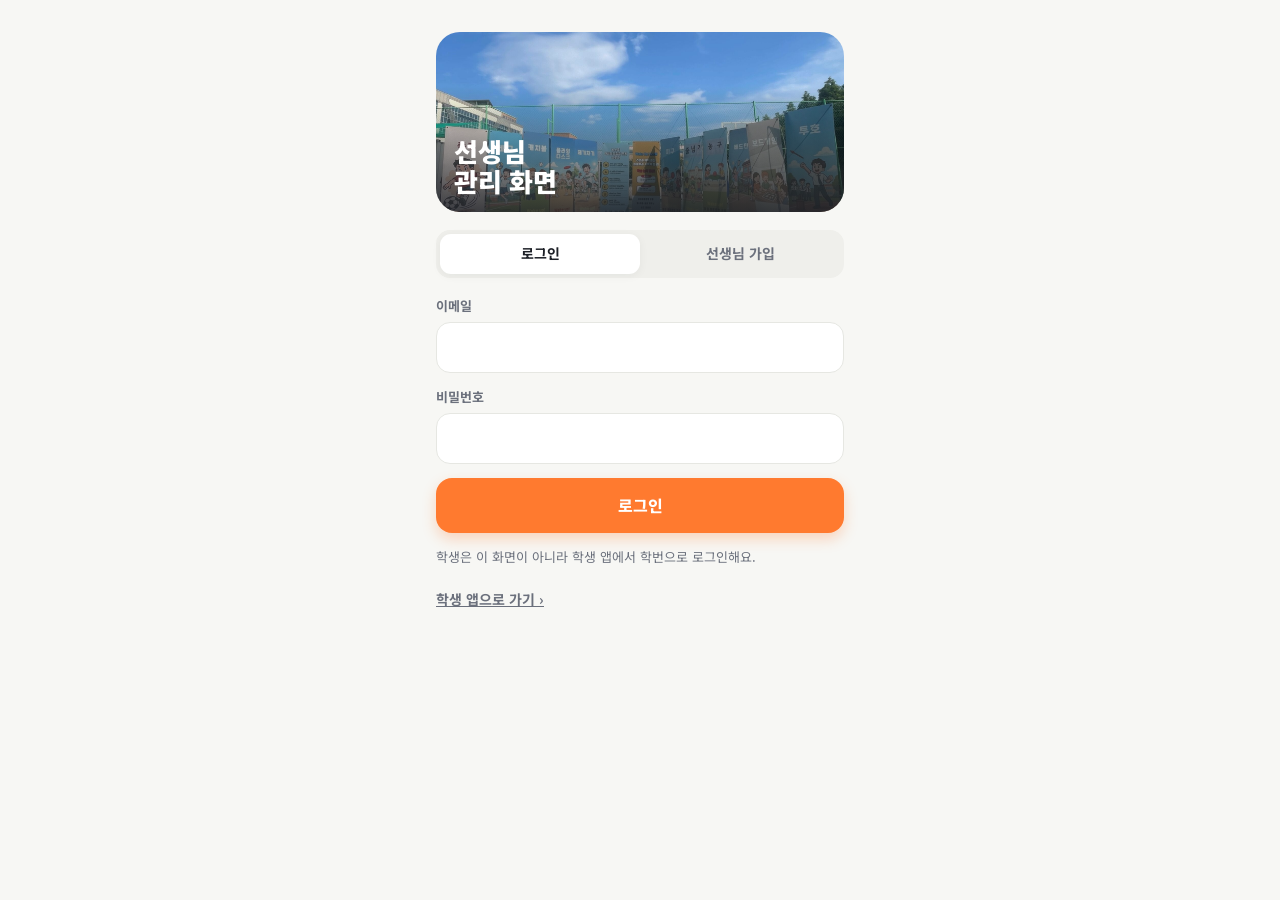
==== commit d9a6b8dc: "시작 QR 한 번만 찍으면 바로 인정 (프로그램별로 켜고 끌 수 있음) Co-Authored-By: Claude Opus 5.5 (1M context) <noreply@anthro" ====
--- a/admin.html
+++ b/admin.html
@@ -24,7 +24,7 @@
 <link rel="stylesheet" href="css/app.css?v=8">
 <script src="vendor/supabase.js"></script>
 <script src="vendor/qrcode.js"></script>
-<script type="module" src="js/admin.js?v=6"></script>
+<script type="module" src="js/admin.js?v=7"></script>
 </head><body>
 <main id="app"><div class="phone"><div class="card muted" style="margin-top:40px">불러오는 중이에요…</div></div></main>
 <div id="toast" role="status" aria-live="polite"></div>
